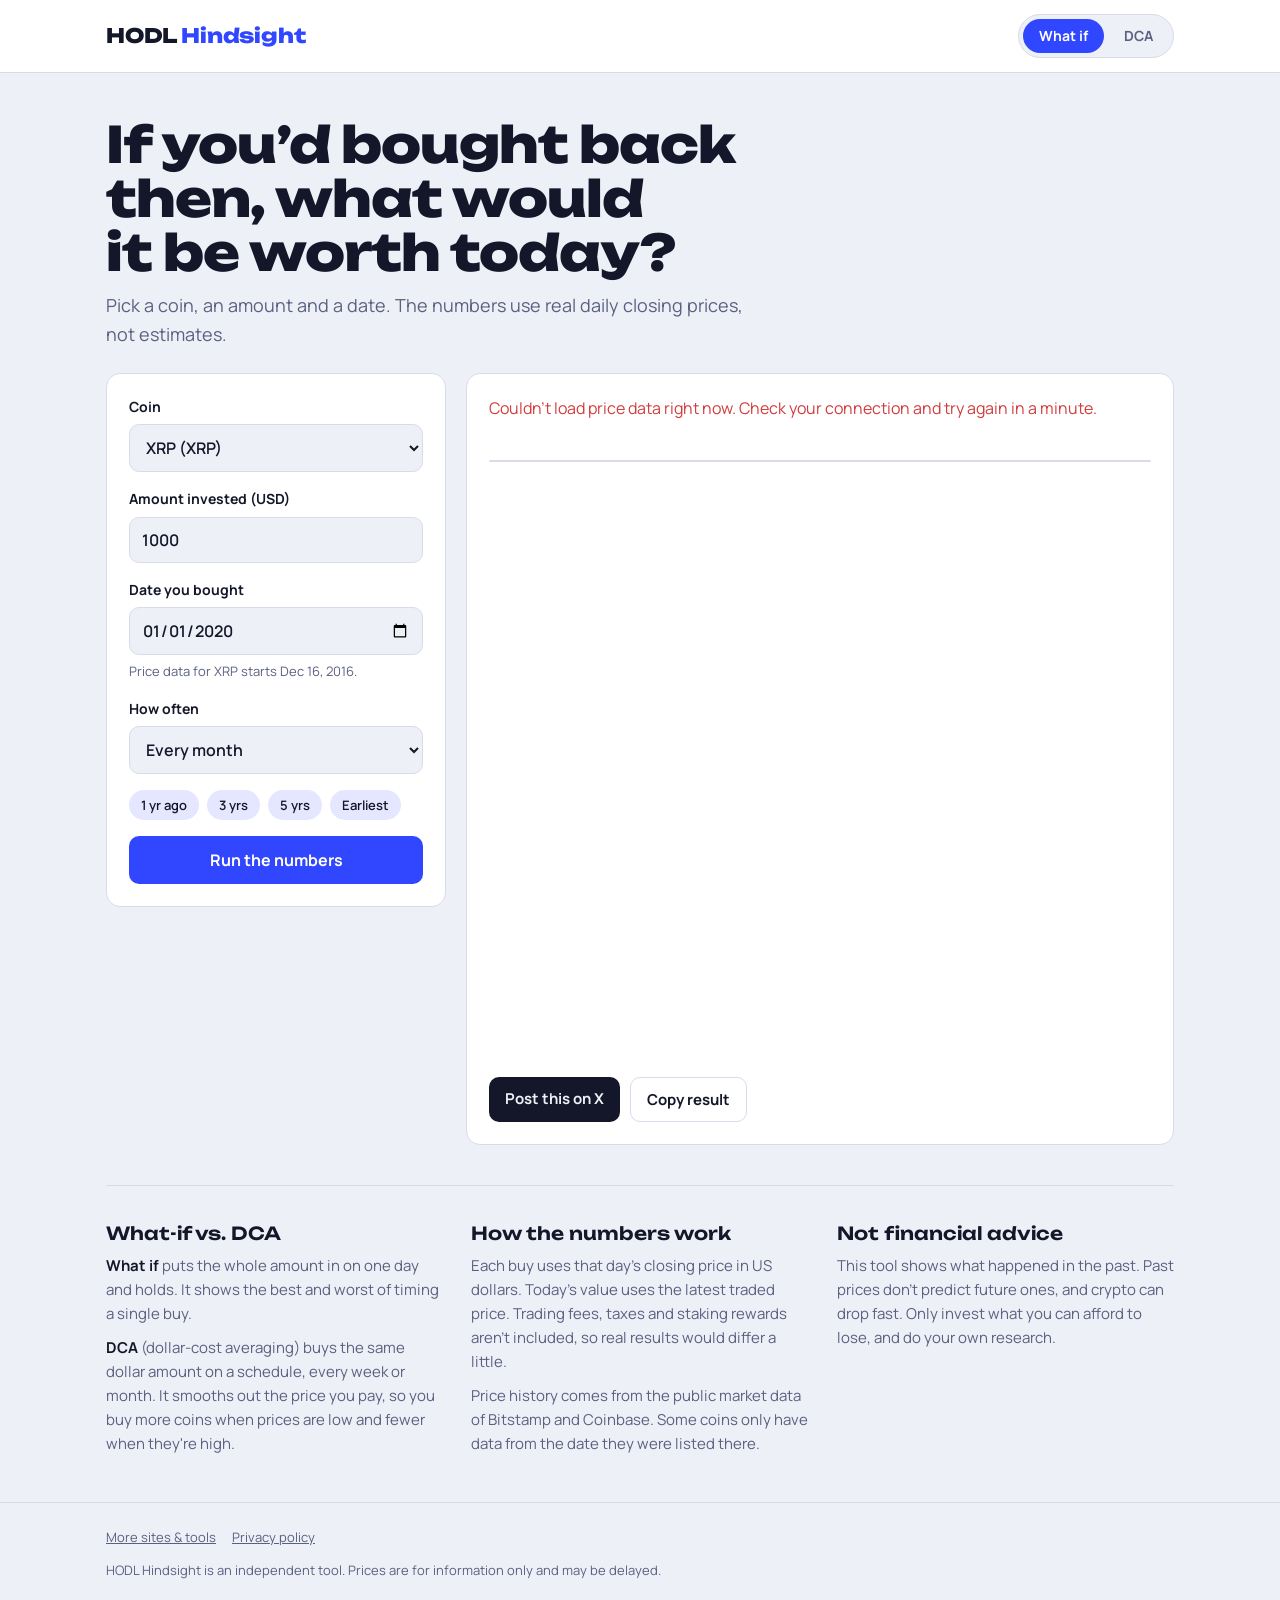
==== index.html @ 200b4157 "Add AdSense code, social preview cards and new tools Co-Authored-By: Claude Opus 5.5 <noreply@anthro" ====
<!doctype html>
<html lang="en">
<head>
<meta charset="utf-8">
<meta name="viewport" content="width=device-width,initial-scale=1,viewport-fit=cover">
<title>HODL Hindsight</title>
<meta name="description" content="What would your crypto be worth today? Free what-if and DCA calculators for Bitcoin, XRP, Ethereum, Solana, Dogecoin and more, using real daily price history.">
<meta property="og:title" content="HODL Hindsight">
<meta property="og:description" content="If you'd bought crypto back then, what would it be worth today? Run the numbers for BTC, XRP, ETH, SOL, DOGE and more.">
<meta property="og:type" content="website">
<meta property="og:url" content="https://vtg0989-sudo.github.io/hodl-hindsight/">
<meta property="og:image" content="https://vtg0989-sudo.github.io/hodl-hindsight/og.png">
<meta name="twitter:card" content="summary_large_image">
<meta name="twitter:title" content="HODL Hindsight">
<meta name="twitter:description" content="If you'd bought crypto back then, what would it be worth today?">
<meta name="twitter:image" content="https://vtg0989-sudo.github.io/hodl-hindsight/og.png">
<script async src="https://pagead2.googlesyndication.com/pagead/js/adsbygoogle.js?client=ca-pub-4798121032462529" crossorigin="anonymous"></script>
<link rel="preconnect" href="https://fonts.googleapis.com">
<link rel="stylesheet" href="https://fonts.googleapis.com/css2?family=Unbounded:wght@600;800&family=Manrope:wght@400;600;700&family=JetBrains+Mono:wght@500&display=swap">
<link rel="stylesheet" href="style.css">
</head>
<body>
<header class="top"><div class="wrap">
  <a class="brand" href="./">HODL<span>Hindsight</span></a>
  <nav class="tabs" role="tablist">
    <a href="#lump" role="tab" id="tab-lump">What if</a>
    <a href="#dca" role="tab" id="tab-dca">DCA</a>
  </nav>
</div></header>

<main class="wrap">
  <section class="hero">
    <h1 id="headline">If you'd bought back then, what would it be worth today?</h1>
    <p class="lede">Pick a coin, an amount and a date. The numbers use real daily closing prices, not estimates.</p>
  </section>

  <section class="calc">
    <form id="form" class="panel" autocomplete="off">
      <div class="field">
        <label for="coin">Coin</label>
        <select id="coin"></select>
      </div>
      <div class="field">
        <label for="amount" id="amount-label">Amount invested (USD)</label>
        <input id="amount" type="number" min="1" step="any" inputmode="decimal" value="1000">
      </div>
      <div class="field">
        <label for="date" id="date-label">Date you bought</label>
        <input id="date" type="date">
        <small id="date-hint" class="hint"></small>
      </div>
      <div class="field" id="freq-field" hidden>
        <label for="freq">How often</label>
        <select id="freq">
          <option value="7">Every week</option>
          <option value="14">Every 2 weeks</option>
          <option value="m" selected>Every month</option>
          <option value="1">Every day</option>
        </select>
      </div>
      <div class="presets" aria-label="Quick dates">
        <button type="button" data-ago="1">1 yr ago</button>
        <button type="button" data-ago="3">3 yrs</button>
        <button type="button" data-ago="5">5 yrs</button>
        <button type="button" data-ago="max">Earliest</button>
      </div>
      <button class="go" type="submit">Run the numbers</button>
    </form>

    <div class="result panel" id="result" aria-live="polite">
      <p class="status" id="status">Loading prices…</p>
      <div id="out" hidden>
        <p class="say" id="say"></p>
        <p class="big" id="big"></p>
        <p class="delta" id="delta"></p>
        <dl class="stats" id="stats"></dl>
        <div class="chart-box">
          <canvas id="chart" height="260" aria-label="Value over time chart" role="img"></canvas>
          <div class="legend" id="legend"></div>
        </div>
        <div class="share">
          <a class="x" id="share-x" target="_blank" rel="noopener">Post this on X</a>
          <button type="button" id="copy">Copy result</button>
        </div>
      </div>
    </div>
  </section>

  <section class="explain">
    <div>
      <h2>What-if vs. DCA</h2>
      <p><strong>What if</strong> puts the whole amount in on one day and holds. It shows the best and worst of timing a single buy.</p>
      <p><strong>DCA</strong> (dollar-cost averaging) buys the same dollar amount on a schedule, every week or month. It smooths out the price you pay, so you buy more coins when prices are low and fewer when they're high.</p>
    </div>
    <div>
      <h2>How the numbers work</h2>
      <p>Each buy uses that day's closing price in US dollars. Today's value uses the latest traded price. Trading fees, taxes and staking rewards aren't included, so real results would differ a little.</p>
      <p>Price history comes from the public market data of Bitstamp and Coinbase. Some coins only have data from the date they were listed there.</p>
    </div>
    <div>
      <h2>Not financial advice</h2>
      <p>This tool shows what happened in the past. Past prices don't predict future ones, and crypto can drop fast. Only invest what you can afford to lose, and do your own research.</p>
    </div>
  </section>
</main>

<footer class="foot"><div class="wrap">
  <nav><a href="https://vtg0989-sudo.github.io/">More sites &amp; tools</a><a href="privacy.html">Privacy policy</a></nav>
  <p>HODL Hindsight is an independent tool. Prices are for information only and may be delayed.</p>
</div></footer>
<script src="app.js"></script>
</body>
</html>
---- style.css ----
/* Layout: a receipt from the future. One form, one result panel, then plain explainers. */
:root{
  --bg:#eef0f7; --surface:#ffffff; --fg:#141729; --muted:#5b6080; --line:#d8dbea;
  --accent:#3046ff; --accent-ink:#ffffff; --up:#0f8a55; --down:#d23c3c; --chip:#e4e7ff;
  --display:"Unbounded", "Arial Black", system-ui, sans-serif;
  --body:"Manrope", "Segoe UI", system-ui, sans-serif;
  --mono:"JetBrains Mono", ui-monospace, Menlo, monospace;
}
@media (prefers-color-scheme: dark){:root:not([data-theme="light"]){
  --bg:#0d0f1c; --surface:#161a2e; --fg:#e9ebf8; --muted:#9aa0c3; --line:#272c48;
  --accent:#7d8bff; --accent-ink:#0d0f1c; --up:#3ccf8e; --down:#ff6b6b; --chip:#232850; color-scheme:dark}}
:root[data-theme="dark"]{
  --bg:#0d0f1c; --surface:#161a2e; --fg:#e9ebf8; --muted:#9aa0c3; --line:#272c48;
  --accent:#7d8bff; --accent-ink:#0d0f1c; --up:#3ccf8e; --down:#ff6b6b; --chip:#232850; color-scheme:dark}
*{box-sizing:border-box}
body{margin:0;background:var(--bg);color:var(--fg);font:16px/1.6 var(--body)}
.wrap{max-width:1100px;margin:0 auto;padding-left:max(16px,env(safe-area-inset-left,0px));padding-right:max(16px,env(safe-area-inset-right,0px))}
a{color:var(--accent)}
a:focus-visible,button:focus-visible,input:focus-visible,select:focus-visible{outline:2px solid var(--accent);outline-offset:2px}
.top{border-bottom:1px solid var(--line);background:var(--surface)}
.top .wrap{display:flex;align-items:center;justify-content:space-between;gap:16px;padding-block:14px;flex-wrap:wrap}
.brand{font:800 20px/1 var(--display);color:var(--fg);text-decoration:none;letter-spacing:-.01em}
.brand span{color:var(--accent);margin-left:4px}
.tabs{display:flex;gap:4px;background:var(--bg);padding:4px;border-radius:999px;border:1px solid var(--line)}
.tabs a{font-weight:700;font-size:14px;padding:6px 16px;border-radius:999px;color:var(--muted);text-decoration:none}
.tabs a[aria-selected="true"]{background:var(--accent);color:var(--accent-ink)}
.hero{padding-block:44px 24px;display:grid;gap:12px}
h1{font:800 clamp(28px,4.6vw,50px)/1.08 var(--display);margin:0;max-width:20ch;text-wrap:balance;letter-spacing:-.02em}
.lede{margin:0;color:var(--muted);font-size:18px;max-width:60ch}
.calc{display:grid;grid-template-columns:minmax(0,340px) minmax(0,1fr);gap:20px;align-items:start;padding-bottom:40px}
@media (max-width:820px){.calc{grid-template-columns:1fr}}
.panel{background:var(--surface);border:1px solid var(--line);border-radius:14px;padding:22px}
form{display:grid;gap:16px}
.field{display:grid;gap:6px}
label{font-weight:700;font-size:14px}
input,select{font:600 16px var(--body);color:var(--fg);background:var(--bg);border:1px solid var(--line);border-radius:10px;padding:11px 12px;width:100%;min-width:0}
.hint{color:var(--muted);font-size:13px}
.presets{display:flex;flex-wrap:wrap;gap:8px}
.presets button{font:600 13px var(--body);background:var(--chip);color:var(--fg);border:0;border-radius:999px;padding:6px 12px;cursor:pointer}
.go{font:700 16px var(--body);background:var(--accent);color:var(--accent-ink);border:0;border-radius:10px;padding:13px;cursor:pointer}
.go:hover{filter:brightness(1.08)}
.result{min-height:420px;display:grid;align-content:start;min-width:0}
.status{color:var(--muted);margin:0}
.status.err{color:var(--down)}
#out{display:grid;gap:10px;min-width:0}
.say{margin:0;font-size:17px;color:var(--muted)}
.say b{color:var(--fg)}
.big{margin:0;font:800 clamp(40px,7vw,72px)/1 var(--display);letter-spacing:-.03em;font-variant-numeric:tabular-nums;overflow-wrap:anywhere}
.delta{margin:0;font:600 18px var(--mono);font-variant-numeric:tabular-nums}
.delta.up{color:var(--up)} .delta.down{color:var(--down)}
.stats{display:grid;grid-template-columns:repeat(auto-fit,minmax(150px,1fr));gap:1px;background:var(--line);border:1px solid var(--line);border-radius:10px;overflow:hidden;margin:8px 0 0}
.stats div{background:var(--surface);padding:12px 14px;display:grid;gap:2px}
.stats dt{font-size:12px;color:var(--muted);font-weight:600}
.stats dd{margin:0;font:500 16px var(--mono);font-variant-numeric:tabular-nums;overflow-wrap:anywhere}
.chart-box{margin-top:8px;display:grid;gap:8px}
canvas{width:100%;max-width:100%;display:block}
.legend{display:flex;flex-wrap:wrap;gap:16px;font-size:13px;color:var(--muted)}
.legend i{display:inline-block;width:14px;height:3px;border-radius:2px;vertical-align:middle;margin-right:6px}
.share{display:flex;flex-wrap:wrap;gap:10px;margin-top:6px}
.share .x,.share button{font:700 15px var(--body);border-radius:10px;padding:11px 16px;cursor:pointer;text-decoration:none}
.share .x{background:var(--fg);color:var(--bg)}
.share button{background:transparent;color:var(--fg);border:1px solid var(--line)}
.explain{display:grid;grid-template-columns:repeat(3,minmax(0,1fr));gap:28px;padding-block:36px;border-top:1px solid var(--line)}
@media (max-width:820px){.explain{grid-template-columns:1fr}}
.explain h2{font:600 18px/1.3 var(--display);margin:0 0 8px}
.explain p{margin:0 0 10px;color:var(--muted);font-size:15px}
.explain strong{color:var(--fg)}
.foot{border-top:1px solid var(--line);padding-block:24px;color:var(--muted);font-size:13px}
.foot nav{display:flex;gap:16px;flex-wrap:wrap;margin-bottom:6px}
.foot a{color:var(--muted)}
.post-page{padding-block:40px;display:grid;gap:14px;max-width:70ch}
.post-page h1{max-width:none}
.post-page h2{font:600 20px var(--display);margin:12px 0 0}
.post-page p{margin:0}
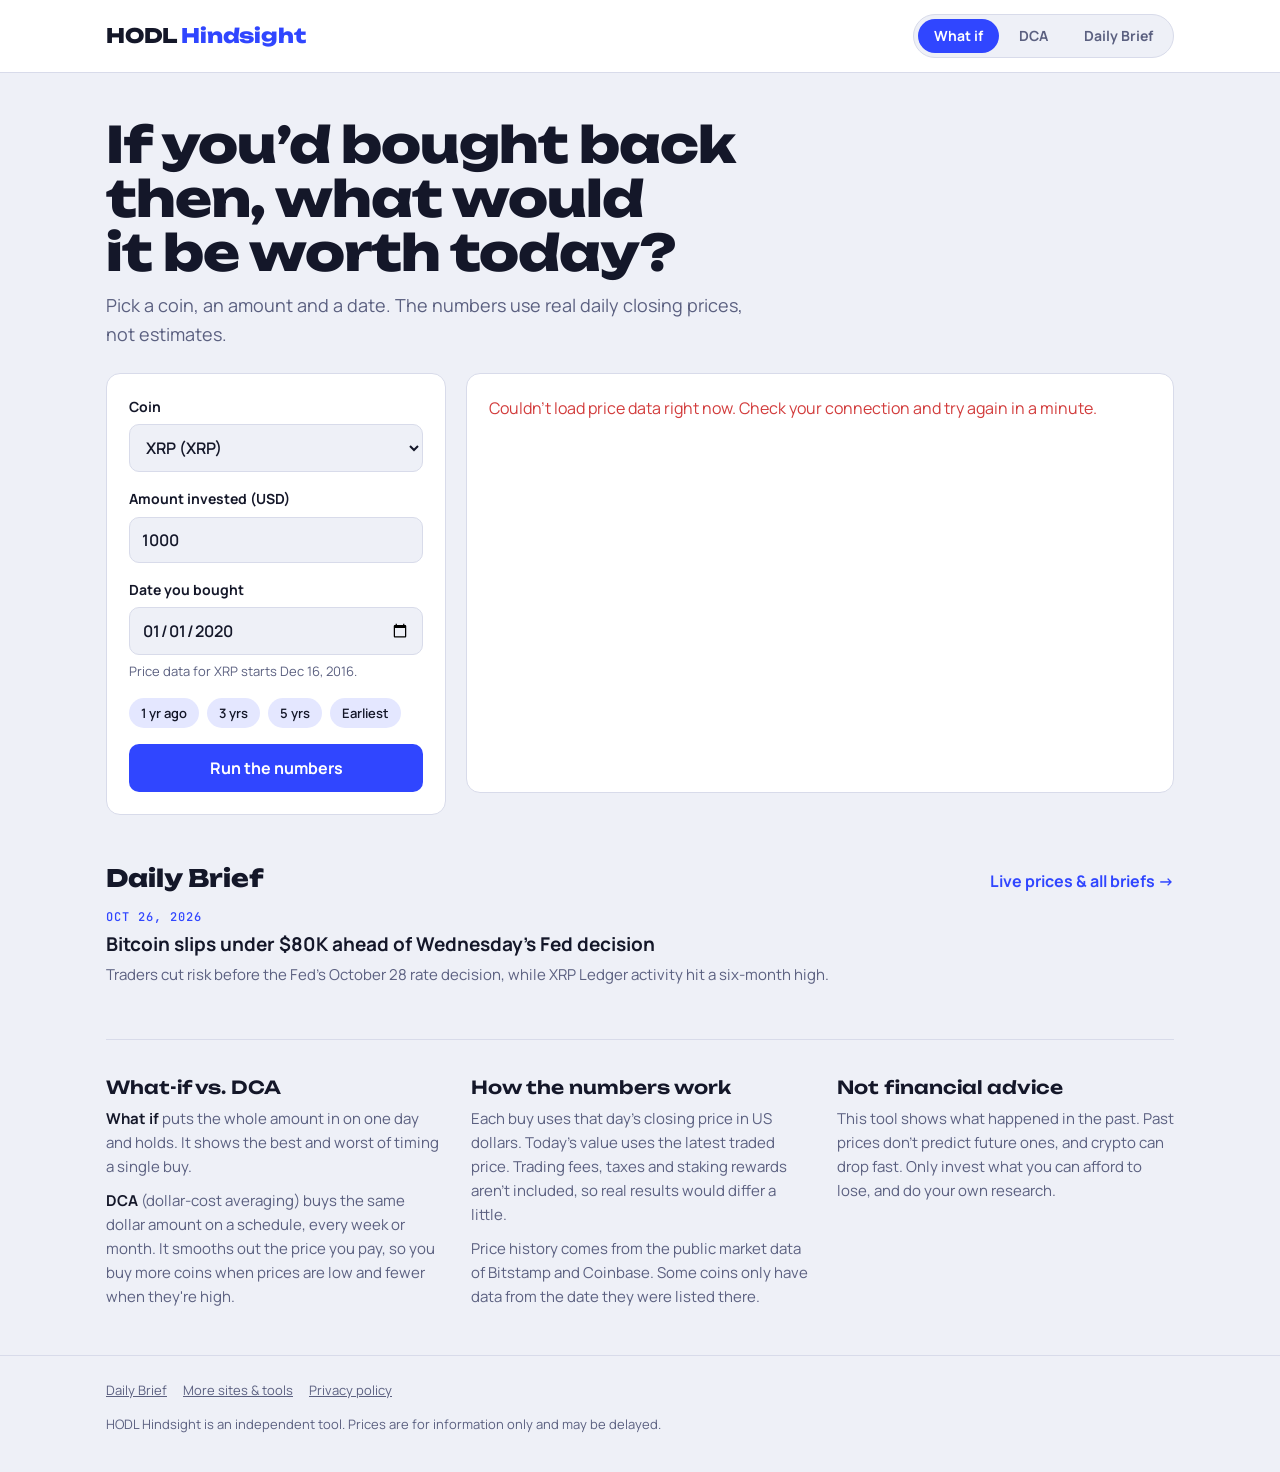
==== commit 2e00ecd6: "Add daily crypto brief, UAP timeline, print pricing calculator; update hub Co-Authored-By: Claude Op" ====
--- a/index.html
+++ b/index.html
@@ -25,6 +25,7 @@
   <nav class="tabs" role="tablist">
     <a href="#lump" role="tab" id="tab-lump">What if</a>
     <a href="#dca" role="tab" id="tab-dca">DCA</a>
+    <a href="blog/">Daily Brief</a>
   </nav>
 </div></header>
 
@@ -86,6 +87,15 @@
     </div>
   </section>
 
+  <section class="brief-home">
+    <div class="brief-head"><h2>Daily Brief</h2><a href="blog/">Live prices &amp; all briefs →</a></div>
+    <div class="post-list">
+<!-- POSTS:START -->
+<article class="post-item"><time datetime="2026-10-26">Oct 26, 2026</time><h3><a href="blog/2026-10-26-bitcoin-under-80k-ahead-of-fed.html">Bitcoin slips under $80K ahead of Wednesday&#x27;s Fed decision</a></h3><p>Traders cut risk before the Fed&#x27;s October 28 rate decision, while XRP Ledger activity hit a six-month high.</p></article>
+<!-- POSTS:END -->
+    </div>
+  </section>
+
   <section class="explain">
     <div>
       <h2>What-if vs. DCA</h2>
@@ -105,7 +115,7 @@
 </main>
 
 <footer class="foot"><div class="wrap">
-  <nav><a href="https://vtg0989-sudo.github.io/">More sites &amp; tools</a><a href="privacy.html">Privacy policy</a></nav>
+  <nav><a href="blog/">Daily Brief</a><a href="https://vtg0989-sudo.github.io/">More sites &amp; tools</a><a href="privacy.html">Privacy policy</a></nav>
   <p>HODL Hindsight is an independent tool. Prices are for information only and may be delayed.</p>
 </div></footer>
 <script src="app.js"></script>
--- a/style.css
+++ b/style.css
@@ -1,4 +1,5 @@
 /* Layout: a receipt from the future. One form, one result panel, then plain explainers. */
+[hidden]{display:none!important}
 :root{
   --bg:#eef0f7; --surface:#ffffff; --fg:#141729; --muted:#5b6080; --line:#d8dbea;
   --accent:#3046ff; --accent-ink:#ffffff; --up:#0f8a55; --down:#d23c3c; --chip:#e4e7ff;
@@ -72,3 +73,33 @@
 .post-page h1{max-width:none}
 .post-page h2{font:600 20px var(--display);margin:12px 0 0}
 .post-page p{margin:0}
+.brief-home{padding-block:8px 36px;display:grid;gap:14px}
+.brief-head{display:flex;flex-wrap:wrap;justify-content:space-between;align-items:baseline;gap:8px}
+.brief-head h2,.board-wrap h2{font:800 24px var(--display);margin:0}
+.brief-head a{font-weight:700;text-decoration:none}
+.post-list{display:grid;gap:0}
+.post-item{display:grid;gap:4px;padding-block:16px;border-top:1px solid var(--line)}
+.post-item:first-child{border-top:0;padding-top:0}
+.post-item time,.post time{font:500 12px var(--mono);letter-spacing:.08em;text-transform:uppercase;color:var(--accent)}
+.post-item h3{margin:0;font-size:19px}
+.post-item h3 a{color:var(--fg);text-decoration:none}
+.post-item h3 a:hover{text-decoration:underline}
+.post-item p{margin:0;color:var(--muted);font-size:15px}
+.crumbs{font-size:14px;color:var(--muted)}
+.post{display:grid;gap:14px;max-width:70ch}
+.post h1{font:800 clamp(28px,4.4vw,42px)/1.1 var(--display);margin:0;letter-spacing:-.01em;text-wrap:balance}
+.post h2{font:600 20px var(--display);margin:10px 0 0}
+.post p,.post li{margin:0}
+.post ul,.post ol{margin:0;padding-left:22px;display:grid;gap:6px}
+.back a{font-weight:700}
+.board-wrap{display:grid;gap:12px;padding-block:32px 8px}
+.board-scroll{overflow-x:auto;background:var(--surface);border:1px solid var(--line);border-radius:12px}
+.board{border-collapse:collapse;width:100%;min-width:560px;font-size:15px}
+.board th,.board td{padding:11px 14px;border-bottom:1px solid var(--line);text-align:right;white-space:nowrap}
+.board th:first-child,.board td:first-child{text-align:left}
+.board th{font:600 12px var(--body);color:var(--muted);text-transform:uppercase;letter-spacing:.06em}
+.board td{font-family:var(--mono);font-variant-numeric:tabular-nums}
+.board td:first-child{font-family:var(--body);font-weight:700}
+.board tr:last-child td{border-bottom:0}
+.board .up{color:var(--up)} .board .down{color:var(--down)}
+.board-note{color:var(--muted);font-size:13px;margin:0}
